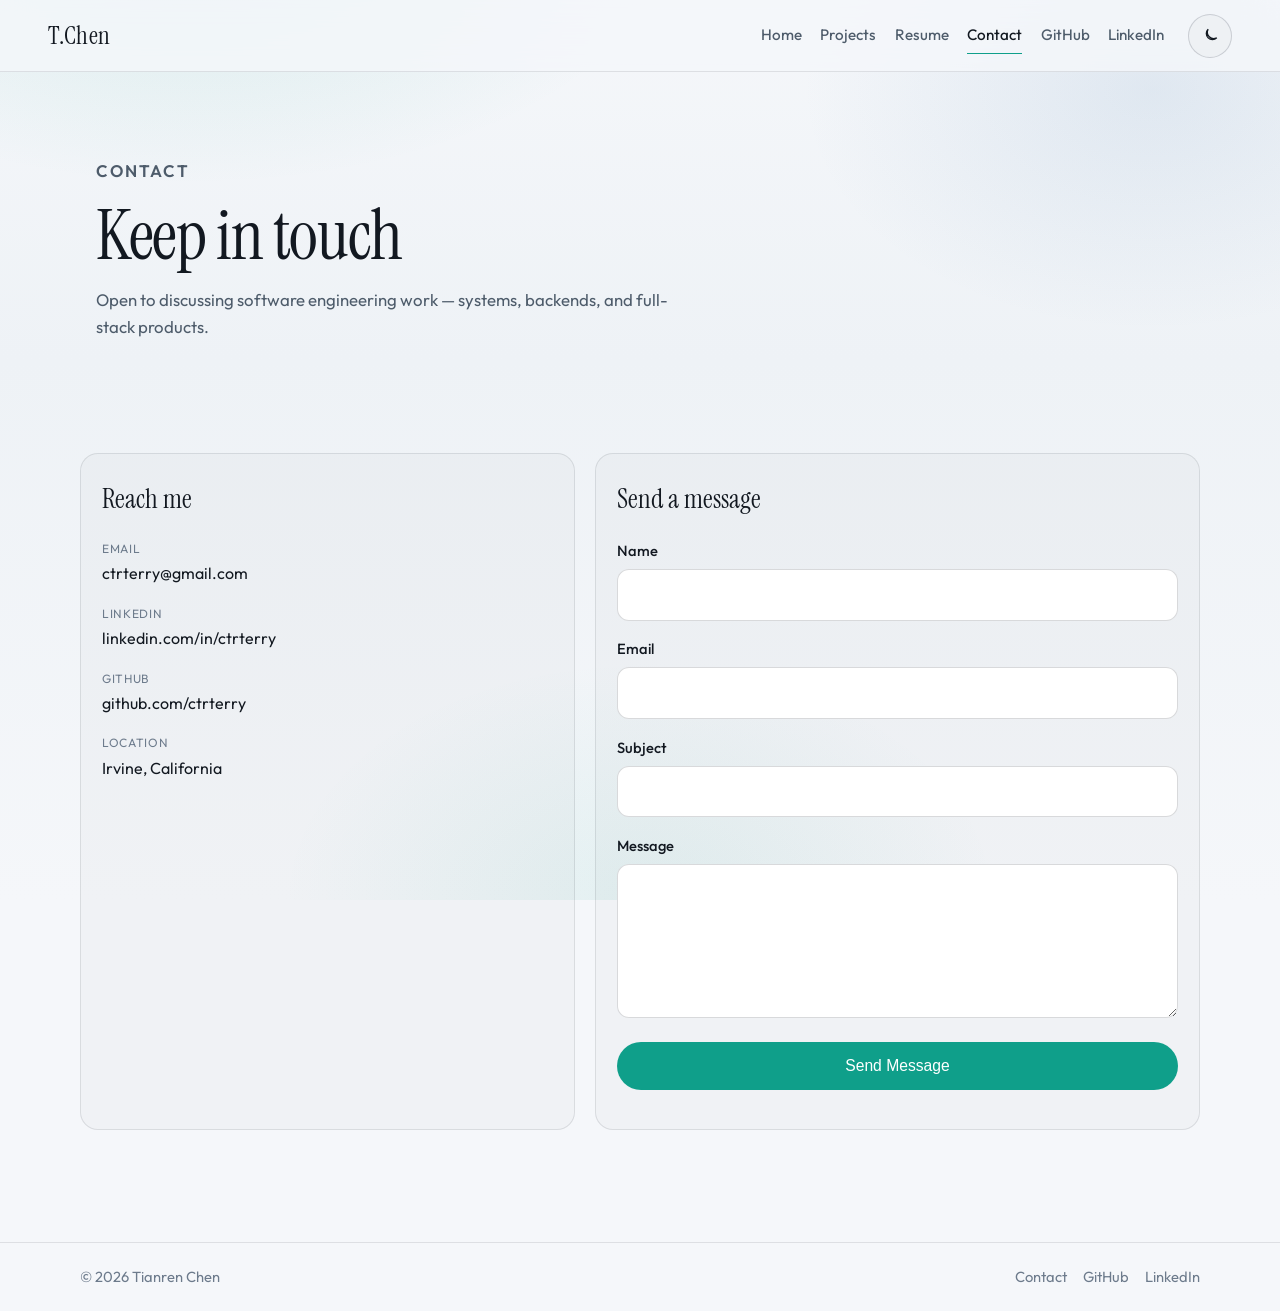
==== contact.html @ ef976501 "Update Website's new features" ====
<!DOCTYPE html>
<html lang="en">
<head>
  <meta charset="UTF-8" />
  <meta name="viewport" content="width=device-width, initial-scale=1.0, viewport-fit=cover" />
  <meta name="description" content="Contact Tianren Chen — Software Engineer. MCS at UC Irvine." />
  <meta name="keywords" content="Contact Tianren Chen, UC Irvine, Software Engineering, AI" />
  <meta name="author" content="Tianren Chen" />
  <meta name="robots" content="index, follow" />

  <meta property="og:title" content="Contact — Tianren Chen" />
  <meta property="og:description" content="Get in touch about software engineering, systems, and full-stack work." />
  <meta property="og:type" content="website" />
  <meta property="og:url" content="https://ctrterry.github.io/portfolio/contact.html" />
  <meta property="og:image" content="https://ctrterry.github.io/portfolio/assets/img/og.jpg" />

  <meta name="twitter:card" content="summary_large_image" />
  <meta name="twitter:title" content="Contact — Tianren Chen" />
  <meta name="twitter:description" content="Get in touch about software engineering, systems, and full-stack work." />
  <meta name="twitter:image" content="https://ctrterry.github.io/portfolio/assets/img/og.jpg" />

  <title>Contact — Tianren Chen</title>
  <link rel="canonical" href="https://ctrterry.github.io/portfolio/contact.html" />
  <link rel="icon" type="image/svg+xml" href="assets/img/favicon.svg" />
  <link rel="icon" type="image/x-icon" href="assets/img/favicon.ico" />

  <link rel="preconnect" href="https://fonts.googleapis.com" />
  <link rel="preconnect" href="https://fonts.gstatic.com" crossorigin />
  <link href="https://fonts.googleapis.com/css2?family=Instrument+Serif:ital@0;1&family=Outfit:wght@300;400;500;600;700&display=swap" rel="stylesheet" />
  <link rel="stylesheet" href="styles/style.css" />
  <link rel="stylesheet" href="styles/contact_style.css" />
  <script>
    (function () {
      try {
        var saved = localStorage.getItem("theme");
        var theme = saved || (window.matchMedia("(prefers-color-scheme: light)").matches ? "light" : "dark");
        document.documentElement.setAttribute("data-theme", theme);
      } catch (e) {
        document.documentElement.setAttribute("data-theme", "dark");
      }
    })();
  </script>
</head>
<body>
  <a class="skip-link" href="#main">Skip to content</a>
  <div class="noise" aria-hidden="true"></div>
  <div class="wrapper">
    <nav class="navbar">
      <a href="index.html" class="logo">T.Chen</a>
      <div class="nav-right" id="primary-nav">
        <a href="index.html">Home</a>
        <a href="projects.html">Projects</a>
        <a href="resume.html">Resume</a>
        <a href="contact.html" class="active">Contact</a>
        <a href="https://github.com/ctrterry" target="_blank" rel="noopener">GitHub</a>
        <a href="https://www.linkedin.com/in/ctrterry" target="_blank" rel="noopener">LinkedIn</a>
      </div>
      <div class="nav-controls">
        <button class="theme-toggle" type="button" aria-label="Switch to light theme" title="Toggle theme">
          <svg class="theme-icon theme-icon-sun" viewBox="0 0 24 24" aria-hidden="true" fill="none" stroke="currentColor" stroke-width="1.8">
            <circle cx="12" cy="12" r="4" />
            <path d="M12 2v2M12 20v2M4.9 4.9l1.4 1.4M17.7 17.7l1.4 1.4M2 12h2M20 12h2M4.9 19.1l1.4-1.4M17.7 6.3l1.4-1.4" />
          </svg>
          <svg class="theme-icon theme-icon-moon" viewBox="0 0 24 24" aria-hidden="true" fill="none" stroke="currentColor" stroke-width="1.8">
            <path d="M21 14.5A8.5 8.5 0 0 1 9.5 3 7 7 0 1 0 21 14.5z" />
          </svg>
        </button>
        <button class="nav-toggle" type="button" aria-label="Open menu" aria-expanded="false" aria-controls="primary-nav">
          <span></span><span></span>
        </button>
      </div>
    </nav>

    <header class="page-hero">
      <p class="eyebrow">Contact</p>
      <h1>Keep in touch</h1>
      <p>Open to discussing software engineering work — systems, backends, and full-stack products.</p>
    </header>

    <section class="section" id="main">
      <div class="section-inner contact-grid">
        <div class="contact-panel">
          <h2>Reach me</h2>
          <ul class="contact-details">
            <li>
              <span>Email</span>
              <a href="mailto:ctrterry@gmail.com">ctrterry@gmail.com</a>
            </li>
            <li>
              <span>LinkedIn</span>
              <a href="https://www.linkedin.com/in/ctrterry" target="_blank" rel="noopener">linkedin.com/in/ctrterry</a>
            </li>
            <li>
              <span>GitHub</span>
              <a href="https://github.com/ctrterry" target="_blank" rel="noopener">github.com/ctrterry</a>
            </li>
            <li>
              <span>Location</span>
              <span>Irvine, California</span>
            </li>
          </ul>
        </div>

        <div class="contact-panel">
          <h2>Send a message</h2>
          <form id="contactForm" action="https://formspree.io/f/xovwdwqn" method="POST">
            <div class="form-group">
              <label for="name">Name</label>
              <input type="text" id="name" name="name" autocomplete="name" required />
            </div>
            <div class="form-group">
              <label for="email">Email</label>
              <input type="email" id="email" name="email" autocomplete="email" required />
            </div>
            <div class="form-group">
              <label for="subject">Subject</label>
              <input type="text" id="subject" name="subject" required />
            </div>
            <div class="form-group">
              <label for="message">Message</label>
              <textarea id="message" name="message" rows="5" required></textarea>
            </div>
            <button type="submit" class="btn-primary submit-btn">Send Message</button>
          </form>
          <div id="form-status" class="form-status" role="status"></div>
        </div>
      </div>
    </section>

    <footer class="footer">
      <div class="footer-inner">
        <p>&copy; <span id="year"></span> Tianren Chen</p>
        <div class="footer-links">
          <a href="contact.html">Contact</a>
          <a href="https://github.com/ctrterry" target="_blank" rel="noopener">GitHub</a>
          <a href="https://www.linkedin.com/in/ctrterry" target="_blank" rel="noopener">LinkedIn</a>
        </div>
      </div>
    </footer>
  </div>

  <script src="js/home.js"></script>
  <script src="js/contact.js"></script>
</body>
</html>
---- styles/style.css ----
/* Tianren Chen — Homepage */

:root,
html[data-theme="dark"] {
  --bg: #0b0f14;
  --bg-mid: #0e141c;
  --bg-elevated: #121821;
  --bg-soft: #161d28;
  --ink: #e8eef6;
  --ink-muted: #9aa8b8;
  --ink-faint: #6b7a8d;
  --accent: #5eead4;
  --accent-hover: #8af0de;
  --accent-ink: #041016;
  --accent-soft: rgba(94, 234, 212, 0.14);
  --line: rgba(232, 238, 246, 0.1);
  --line-strong: rgba(232, 238, 246, 0.18);
  --shadow: 0 30px 80px rgba(0, 0, 0, 0.45);
  --nav-bg: rgba(11, 15, 20, 0.72);
  --nav-bg-solid: rgba(11, 15, 20, 0.96);
  --panel: rgba(255, 255, 255, 0.03);
  --panel-soft: rgba(255, 255, 255, 0.015);
  --about-bg: rgba(18, 24, 33, 0.55);
  --hero-fade: rgba(11, 15, 20, 0.55);
  --glow-a: rgba(94, 234, 212, 0.12);
  --glow-b: rgba(56, 120, 180, 0.18);
  --glow-c: rgba(94, 234, 212, 0.06);
  --noise-opacity: 0.035;
  --radius: 18px;
  --font-sans: "Outfit", sans-serif;
  --font-display: "Instrument Serif", Georgia, serif;
  --max: 1120px;
  --nav-h: 72px;
  --ease: cubic-bezier(0.22, 1, 0.36, 1);
  --page-x: clamp(1rem, 4.2vw, 3rem);
  --tap: 44px;
}

html[data-theme="light"] {
  --bg: #f5f7fa;
  --bg-mid: #eef2f6;
  --bg-elevated: #ffffff;
  --bg-soft: #e8eef4;
  --ink: #121820;
  --ink-muted: #4d5b6a;
  --ink-faint: #6d7b8c;
  --accent: #0f9f8a;
  --accent-hover: #0c8775;
  --accent-ink: #ffffff;
  --accent-soft: rgba(15, 159, 138, 0.12);
  --line: rgba(18, 24, 32, 0.1);
  --line-strong: rgba(18, 24, 32, 0.16);
  --shadow: 0 24px 60px rgba(18, 32, 48, 0.12);
  --nav-bg: rgba(245, 247, 250, 0.82);
  --nav-bg-solid: rgba(245, 247, 250, 0.98);
  --panel: rgba(18, 24, 32, 0.02);
  --panel-soft: rgba(255, 255, 255, 0.7);
  --about-bg: rgba(232, 238, 244, 0.75);
  --hero-fade: rgba(245, 247, 250, 0.35);
  --glow-a: rgba(15, 159, 138, 0.14);
  --glow-b: rgba(80, 130, 180, 0.12);
  --glow-c: rgba(15, 159, 138, 0.08);
  --noise-opacity: 0.04;
}

*,
*::before,
*::after {
  margin: 0;
  padding: 0;
  box-sizing: border-box;
}

html {
  font-size: 100%;
  -webkit-text-size-adjust: 100%;
  text-size-adjust: 100%;
  scroll-behavior: smooth;
  scroll-padding-top: calc(var(--nav-h) + 0.5rem + env(safe-area-inset-top));
}

.skip-link {
  position: absolute;
  left: max(1rem, env(safe-area-inset-left));
  top: -4rem;
  z-index: 80;
  padding: 0.55rem 0.9rem;
  border-radius: 999px;
  background: var(--accent);
  color: var(--accent-ink);
  font-weight: 600;
}

.skip-link:focus {
  top: max(0.75rem, env(safe-area-inset-top));
}

:focus-visible {
  outline: 2px solid var(--accent);
  outline-offset: 3px;
}

body {
  min-height: 100%;
  min-height: 100dvh;
  font-family: var(--font-sans);
  background: var(--bg);
  color: var(--ink);
  line-height: 1.6;
  -webkit-font-smoothing: antialiased;
  overflow-x: hidden;
  overflow-wrap: break-word;
  transition: background-color 0.35s var(--ease), color 0.35s var(--ease);
}

body::before {
  content: "";
  position: fixed;
  inset: 0;
  z-index: -2;
  background:
    radial-gradient(900px 500px at 15% -10%, var(--glow-a), transparent 55%),
    radial-gradient(700px 480px at 90% 10%, var(--glow-b), transparent 50%),
    radial-gradient(600px 400px at 50% 100%, var(--glow-c), transparent 60%),
    linear-gradient(180deg, var(--bg) 0%, var(--bg-mid) 40%, var(--bg) 100%);
  transition: background 0.35s var(--ease);
}

.noise {
  pointer-events: none;
  position: fixed;
  inset: 0;
  z-index: 50;
  opacity: var(--noise-opacity);
  mix-blend-mode: soft-light;
  background-image: url("data:image/svg+xml,%3Csvg viewBox='0 0 200 200' xmlns='http://www.w3.org/2000/svg'%3E%3Cfilter id='n'%3E%3CfeTurbulence type='fractalNoise' baseFrequency='0.85' numOctaves='3' stitchTiles='stitch'/%3E%3C/filter%3E%3Crect width='100%25' height='100%25' filter='url(%23n)'/%3E%3C/svg%3E");
}

a {
  color: inherit;
  text-decoration: none;
}

img {
  max-width: 100%;
  height: auto;
  display: block;
}

.wrapper {
  display: flex;
  flex-direction: column;
  min-height: 100dvh;
}

/* Nav */
.navbar {
  position: sticky;
  top: 0;
  z-index: 40;
  display: flex;
  align-items: center;
  justify-content: space-between;
  gap: 0.75rem;
  min-height: var(--nav-h);
  padding-top: max(0.75rem, env(safe-area-inset-top));
  padding-bottom: 0.75rem;
  padding-left: max(var(--page-x), env(safe-area-inset-left));
  padding-right: max(var(--page-x), env(safe-area-inset-right));
  backdrop-filter: blur(16px);
  -webkit-backdrop-filter: blur(16px);
  background: var(--nav-bg);
  border-bottom: 1px solid var(--line);
}

.nav-controls {
  display: flex;
  align-items: center;
  gap: 0.55rem;
  flex-shrink: 0;
}

.theme-toggle {
  width: var(--tap);
  height: var(--tap);
  border: 1px solid var(--line-strong);
  border-radius: 999px;
  background: var(--panel);
  color: var(--ink);
  cursor: pointer;
  display: grid;
  place-items: center;
  transition: border-color 0.25s var(--ease), background 0.25s var(--ease), color 0.25s var(--ease);
}

.theme-toggle:hover {
  border-color: var(--accent);
  color: var(--accent);
  background: var(--accent-soft);
}

.theme-icon {
  width: 18px;
  height: 18px;
}

html[data-theme="dark"] .theme-icon-moon,
html[data-theme="light"] .theme-icon-sun {
  display: none;
}

.logo {
  font-family: var(--font-display);
  font-size: clamp(1.2rem, 3.8vw, 1.55rem);
  letter-spacing: 0.02em;
  min-width: 0;
  transition: color 0.3s var(--ease);
}

.logo:hover {
  color: var(--accent);
}

.nav-right {
  display: flex;
  align-items: center;
  flex-wrap: wrap;
  justify-content: flex-end;
  gap: 0.35rem 1.15rem;
  margin-left: auto;
  margin-right: 0.75rem;
}

.nav-right a {
  position: relative;
  color: var(--ink-muted);
  font-size: 0.95rem;
  font-weight: 450;
  transition: color 0.25s var(--ease);
}

.nav-right a:hover,
.nav-right a.active {
  color: var(--ink);
}

.nav-right a::after {
  content: "";
  position: absolute;
  left: 0;
  bottom: -6px;
  width: 100%;
  height: 1px;
  background: var(--accent);
  transform: scaleX(0);
  transform-origin: left;
  transition: transform 0.3s var(--ease);
}

.nav-right a:hover::after,
.nav-right a.active::after {
  transform: scaleX(1);
}

.nav-toggle {
  display: none;
  width: var(--tap);
  height: var(--tap);
  border: 1px solid var(--line-strong);
  border-radius: 999px;
  background: transparent;
  cursor: pointer;
  place-items: center;
  gap: 5px;
  flex-direction: column;
}

.nav-toggle span {
  display: block;
  width: 16px;
  height: 1.5px;
  background: var(--ink);
  transition: transform 0.3s var(--ease), opacity 0.3s;
}

.nav-toggle[aria-expanded="true"] span:first-child {
  transform: translateY(3.25px) rotate(45deg);
}

.nav-toggle[aria-expanded="true"] span:last-child {
  transform: translateY(-3.25px) rotate(-45deg);
}

/* Hero */
.hero {
  position: relative;
  display: grid;
  grid-template-columns: 1.15fr 0.85fr;
  align-items: center;
  gap: 2.5rem;
  min-height: calc(100svh - var(--nav-h));
  padding: clamp(2.5rem, 6vw, 5rem) max(var(--page-x), env(safe-area-inset-right)) clamp(2.5rem, 6vw, 5rem) max(var(--page-x), env(safe-area-inset-left));
  max-width: calc(var(--max) + 4rem);
  margin: 0 auto;
  width: 100%;
}

.hero-glow {
  position: absolute;
  inset: 10% auto auto 35%;
  width: min(520px, 70vw);
  height: min(520px, 70vw);
  border-radius: 50%;
  background: radial-gradient(circle, rgba(94, 234, 212, 0.16), transparent 68%);
  filter: blur(10px);
  pointer-events: none;
  z-index: 0;
}

.hero-text,
.hero-visual {
  position: relative;
  z-index: 1;
  min-width: 0;
}

.hero-role {
  color: var(--accent);
  font-size: 0.92rem;
  font-weight: 500;
  letter-spacing: 0.08em;
  text-transform: uppercase;
  margin-bottom: 1rem;
}

.hero h1 {
  font-family: var(--font-display);
  font-weight: 400;
  font-size: clamp(2.55rem, 11vw, 6.4rem);
  line-height: 0.95;
  letter-spacing: -0.02em;
  margin-bottom: 1.35rem;
}

.hero-lead {
  max-width: 34rem;
  color: var(--ink-muted);
  font-size: clamp(1rem, 2.4vw, 1.2rem);
  margin-bottom: 2rem;
}

.hero-actions {
  display: flex;
  flex-wrap: wrap;
  gap: 0.85rem;
}

.hero-actions .btn-primary,
.hero-actions .btn-ghost {
  flex: 1 1 10.5rem;
}

.hero-lead em {
  font-family: var(--font-display);
  font-style: italic;
  color: var(--ink);
}

.btn-primary,
.btn-ghost {
  display: inline-flex;
  align-items: center;
  justify-content: center;
  min-height: 48px;
  padding: 0.8rem 1.35rem;
  border-radius: 999px;
  font-weight: 500;
  font-size: 0.98rem;
  transition: transform 0.3s var(--ease), background 0.3s var(--ease), border-color 0.3s var(--ease), color 0.3s var(--ease);
}

.btn-primary {
  background: var(--accent);
  color: var(--accent-ink);
}

.btn-primary:hover {
  transform: translateY(-2px);
  background: var(--accent-hover);
}

.btn-ghost {
  border: 1px solid var(--line-strong);
  color: var(--ink);
  background: var(--panel);
}

.btn-ghost:hover {
  transform: translateY(-2px);
  border-color: var(--accent);
  color: var(--accent);
}

.hero-visual {
  display: flex;
  justify-content: center;
}

.hero-frame {
  position: relative;
  width: min(360px, 78vw);
  aspect-ratio: 4 / 5;
  border-radius: 28px;
  overflow: hidden;
  background:
    linear-gradient(160deg, rgba(94, 234, 212, 0.18), transparent 45%),
    var(--bg-soft);
  border: 1px solid var(--line-strong);
  box-shadow: var(--shadow);
  animation: floaty 7s ease-in-out infinite;
}

.hero-frame::after {
  content: "";
  position: absolute;
  inset: 0;
  background: linear-gradient(180deg, transparent 55%, var(--hero-fade));
  pointer-events: none;
}

.hero-frame img {
  width: 100%;
  height: 100%;
  object-fit: cover;
  object-position: center top;
}

@keyframes floaty {
  0%, 100% { transform: translateY(0); }
  50% { transform: translateY(-10px); }
}

/* Sections */
.section {
  padding-top: clamp(4rem, 9vw, 7rem);
  padding-bottom: clamp(4rem, 9vw, 7rem);
  padding-left: max(var(--page-x), env(safe-area-inset-left));
  padding-right: max(var(--page-x), env(safe-area-inset-right));
}

.section-inner {
  max-width: var(--max);
  margin: 0 auto;
}

.section-head {
  max-width: 40rem;
  margin-bottom: 2.75rem;
}

.eyebrow {
  color: var(--accent);
  font-size: 0.82rem;
  font-weight: 600;
  letter-spacing: 0.12em;
  text-transform: uppercase;
  margin-bottom: 0.85rem;
}

.section-head h2,
.about-section h2 {
  font-family: var(--font-display);
  font-weight: 400;
  font-size: clamp(2.2rem, 4.5vw, 3.4rem);
  line-height: 1.1;
  letter-spacing: -0.02em;
}

.section-sub {
  margin-top: 0.9rem;
  color: var(--ink-muted);
  font-size: 1.05rem;
}

/* Work */
.work-section {
  border-top: 1px solid var(--line);
}

.work-list {
  display: grid;
  gap: 1rem;
}

.work-item {
  display: grid;
  grid-template-columns: auto minmax(0, 1fr) auto;
  gap: 1.25rem 1.5rem;
  align-items: center;
  min-width: 0;
  padding: 1.5rem 1.4rem;
  border: 1px solid var(--line);
  border-radius: var(--radius);
  background: linear-gradient(135deg, var(--panel), transparent 55%);
  transition: border-color 0.3s var(--ease), transform 0.3s var(--ease), background 0.3s var(--ease);
}

.work-item:hover {
  border-color: var(--accent);
  transform: translateY(-3px);
  background: linear-gradient(135deg, var(--accent-soft), transparent 60%);
}

.work-index {
  font-family: var(--font-display);
  font-size: 1.4rem;
  color: var(--ink-faint);
}

.work-copy {
  min-width: 0;
}

.work-copy h3 {
  font-size: clamp(1.1rem, 3.4vw, 1.35rem);
  font-weight: 560;
  margin-bottom: 0.45rem;
}

.work-copy p {
  color: var(--ink-muted);
  max-width: 46rem;
  margin-bottom: 0.85rem;
}

.work-tags {
  display: flex;
  flex-wrap: wrap;
  gap: 0.45rem;
  list-style: none;
}

.work-tags li {
  padding: 0.28rem 0.7rem;
  border-radius: 999px;
  border: 1px solid var(--line);
  color: var(--ink-faint);
  font-size: 0.78rem;
  letter-spacing: 0.02em;
}

.work-arrow {
  color: var(--accent);
  font-size: 1.4rem;
  transition: transform 0.3s var(--ease);
}

.work-item:hover .work-arrow {
  transform: translateX(4px);
}

.section-cta {
  margin-top: 1.75rem;
}

.text-link {
  color: var(--accent);
  font-weight: 500;
  transition: letter-spacing 0.3s var(--ease);
}

.text-link:hover {
  letter-spacing: 0.02em;
}

/* About */
.about-section {
  background: var(--about-bg);
  border-top: 1px solid var(--line);
  border-bottom: 1px solid var(--line);
}

.about-grid {
  display: grid;
  grid-template-columns: 0.9fr 1.1fr;
  gap: 2rem 3rem;
  align-items: start;
}

.about-copy p + p {
  margin-top: 1rem;
}

.about-copy p {
  color: var(--ink-muted);
  font-size: 1.08rem;
  max-width: 38rem;
}

/* Reading */
.papers-grid {
  display: grid;
  grid-template-columns: repeat(3, 1fr);
  gap: 1.25rem;
}

.paper-group {
  padding: 1.4rem 1.25rem 1.5rem;
  border: 1px solid var(--line);
  border-radius: var(--radius);
  background: var(--panel-soft);
}

.paper-group h3 {
  font-family: var(--font-display);
  font-size: 1.55rem;
  font-weight: 400;
  margin-bottom: 1.1rem;
  padding-bottom: 0.75rem;
  border-bottom: 1px solid var(--line);
}

.paper-list {
  list-style: none;
  display: grid;
  gap: 0.95rem;
}

.paper-list li {
  display: grid;
  gap: 0.2rem;
}

.paper-list span {
  color: var(--ink-faint);
  font-size: 0.75rem;
  letter-spacing: 0.06em;
  text-transform: uppercase;
}

.paper-list a {
  color: var(--ink);
  transition: color 0.25s var(--ease);
}

.paper-list a:hover {
  color: var(--accent);
}

.discussion {
  margin-top: 2.5rem;
  padding-top: 1.75rem;
  border-top: 1px solid var(--line);
}

.discussion h3 {
  font-size: 1.1rem;
  margin-bottom: 0.35rem;
}

.discussion p {
  color: var(--ink-muted);
  margin-bottom: 0.9rem;
}

.discussion-links {
  display: flex;
  flex-wrap: wrap;
  gap: 0.7rem;
  list-style: none;
}

.discussion-links a {
  display: inline-flex;
  min-width: 72px;
  min-height: var(--tap);
  align-items: center;
  justify-content: center;
  padding: 0.55rem 0.9rem;
  border-radius: 999px;
  border: 1px solid var(--line-strong);
  color: var(--ink-muted);
  transition: border-color 0.25s var(--ease), color 0.25s var(--ease), background 0.25s var(--ease);
}

.discussion-links a:hover {
  color: var(--accent);
  border-color: var(--accent);
  background: var(--accent-soft);
}

.reading-list {
  display: flex;
  flex-wrap: wrap;
  gap: 0.55rem;
  list-style: none;
  margin-bottom: 1.75rem;
}

.reading-list a {
  display: inline-flex;
  align-items: center;
  min-height: 2.5rem;
  padding: 0.45rem 0.85rem;
  border-radius: 999px;
  border: 1px solid var(--line-strong);
  color: var(--ink-muted);
  font-size: 0.9rem;
  transition: border-color 0.25s var(--ease), color 0.25s var(--ease), background 0.25s var(--ease);
}

.reading-list a:hover {
  color: var(--accent);
  border-color: var(--accent);
  background: var(--accent-soft);
}

/* Inner page hero */
.page-hero {
  padding: clamp(2.5rem, 6vw, 4.5rem) max(var(--page-x), env(safe-area-inset-right)) 0 max(var(--page-x), env(safe-area-inset-left));
  max-width: calc(var(--max) + 4rem);
  margin: 0 auto;
  width: 100%;
}

.page-hero h1 {
  font-family: var(--font-display);
  font-weight: 400;
  font-size: clamp(2.2rem, 8vw, 4.4rem);
  letter-spacing: -0.02em;
  line-height: 1.05;
}

.page-hero p {
  margin-top: 0.9rem;
  color: var(--ink-muted);
  max-width: 38rem;
  font-size: 1.05rem;
}

/* Footer */
.footer {
  margin-top: auto;
  border-top: 1px solid var(--line);
  padding: 1.4rem max(var(--page-x), env(safe-area-inset-right)) calc(1.4rem + env(safe-area-inset-bottom)) max(var(--page-x), env(safe-area-inset-left));
}

.footer-inner {
  max-width: var(--max);
  margin: 0 auto;
  display: flex;
  flex-wrap: wrap;
  align-items: center;
  justify-content: space-between;
  gap: 1rem;
  color: var(--ink-faint);
  font-size: 0.92rem;
}

.footer-links {
  display: flex;
  flex-wrap: wrap;
  justify-content: center;
  gap: 1rem;
}

.footer-links a:hover {
  color: var(--accent);
}

/* Reveal motion */
.reveal {
  opacity: 0;
  transform: translateY(28px);
  transition: opacity 0.8s var(--ease), transform 0.8s var(--ease);
}

.reveal[data-delay="1"] { transition-delay: 0.1s; }
.reveal[data-delay="2"] { transition-delay: 0.18s; }

.reveal.is-visible {
  opacity: 1;
  transform: translateY(0);
}

@media (prefers-reduced-motion: reduce) {
  html {
    scroll-behavior: auto;
  }

  .reveal,
  .hero-frame,
  .work-item,
  .btn-primary,
  .btn-ghost {
    animation: none !important;
    transition: none !important;
    opacity: 1 !important;
    transform: none !important;
  }
}

/* Responsive */
@media (max-width: 960px) {
  .nav-toggle {
    display: grid;
  }

  .nav-right {
    position: absolute;
    top: calc(100% + 1px);
    left: 0;
    right: 0;
    display: none;
    flex-direction: column;
    align-items: stretch;
    flex-wrap: nowrap;
    gap: 0;
    margin: 0;
    padding: 0.75rem max(var(--page-x), env(safe-area-inset-right)) calc(1.1rem + env(safe-area-inset-bottom)) max(var(--page-x), env(safe-area-inset-left));
    background: var(--nav-bg-solid);
    border-bottom: 1px solid var(--line);
  }

  .nav-right.is-open {
    display: flex;
  }

  .nav-right a {
    display: flex;
    align-items: center;
    min-height: var(--tap);
    padding: 0.85rem 0;
    border-bottom: 1px solid var(--line);
  }

  .nav-right a::after {
    display: none;
  }

  .hero {
    grid-template-columns: 1fr;
    min-height: auto;
    padding-top: 3rem;
    padding-bottom: 3.5rem;
  }

  .hero-visual {
    order: -1;
  }

  .hero-frame {
    width: min(280px, 70vw);
  }

  .about-grid,
  .papers-grid {
    grid-template-columns: 1fr;
  }
}

@media (max-width: 720px) {
  .work-item {
    grid-template-columns: minmax(0, 1fr) auto;
  }

  .work-index {
    display: none;
  }

  .footer-inner {
    flex-direction: column;
    text-align: center;
  }
}

@media (max-width: 430px) {
  .hero h1 {
    font-size: clamp(2.35rem, 12vw, 3rem);
  }

  .hero-actions .btn-primary,
  .hero-actions .btn-ghost {
    flex-basis: 100%;
  }

  .work-item {
    padding: 1.2rem 1rem;
  }
}
---- styles/contact_style.css ----
/* Contact page — extends styles/style.css */

.contact-grid {
  display: grid;
  grid-template-columns: 0.9fr 1.1fr;
  gap: 1.25rem;
}

.contact-panel {
  padding: 1.45rem 1.3rem 1.5rem;
  border: 1px solid var(--line);
  border-radius: var(--radius);
  background: var(--panel);
}

.contact-panel h2 {
  font-family: var(--font-display);
  font-weight: 400;
  font-size: 1.7rem;
  margin-bottom: 1.15rem;
}

.contact-details {
  list-style: none;
  display: grid;
  gap: 1.05rem;
}

.contact-details span:first-child {
  display: block;
  color: var(--ink-faint);
  font-size: 0.75rem;
  letter-spacing: 0.06em;
  text-transform: uppercase;
  margin-bottom: 0.2rem;
}

.contact-details a {
  color: var(--ink);
}

.contact-details a:hover {
  color: var(--accent);
}

.form-group {
  margin-bottom: 1.05rem;
}

.form-group label {
  display: block;
  margin-bottom: 0.4rem;
  font-weight: 500;
  font-size: 0.92rem;
}

.form-group input,
.form-group textarea {
  width: 100%;
  min-height: var(--tap);
  padding: 0.75rem 0.85rem;
  border: 1px solid var(--line-strong);
  border-radius: 12px;
  background: var(--bg-elevated);
  color: var(--ink);
  font: inherit;
  font-size: 1rem;
}

.form-group textarea {
  min-height: 8.5rem;
}

.form-group input:focus,
.form-group textarea:focus {
  outline: 2px solid var(--accent);
  outline-offset: 2px;
  border-color: var(--accent);
}

.submit-btn {
  width: 100%;
  border: 0;
  cursor: pointer;
}

.submit-btn:disabled {
  opacity: 0.7;
  cursor: wait;
}

.form-status {
  margin-top: 0.9rem;
  font-size: 0.92rem;
}

.form-status.success {
  color: var(--accent);
}

.form-status.error {
  color: #e07a7a;
}

@media (max-width: 800px) {
  .contact-grid {
    grid-template-columns: 1fr;
  }
}
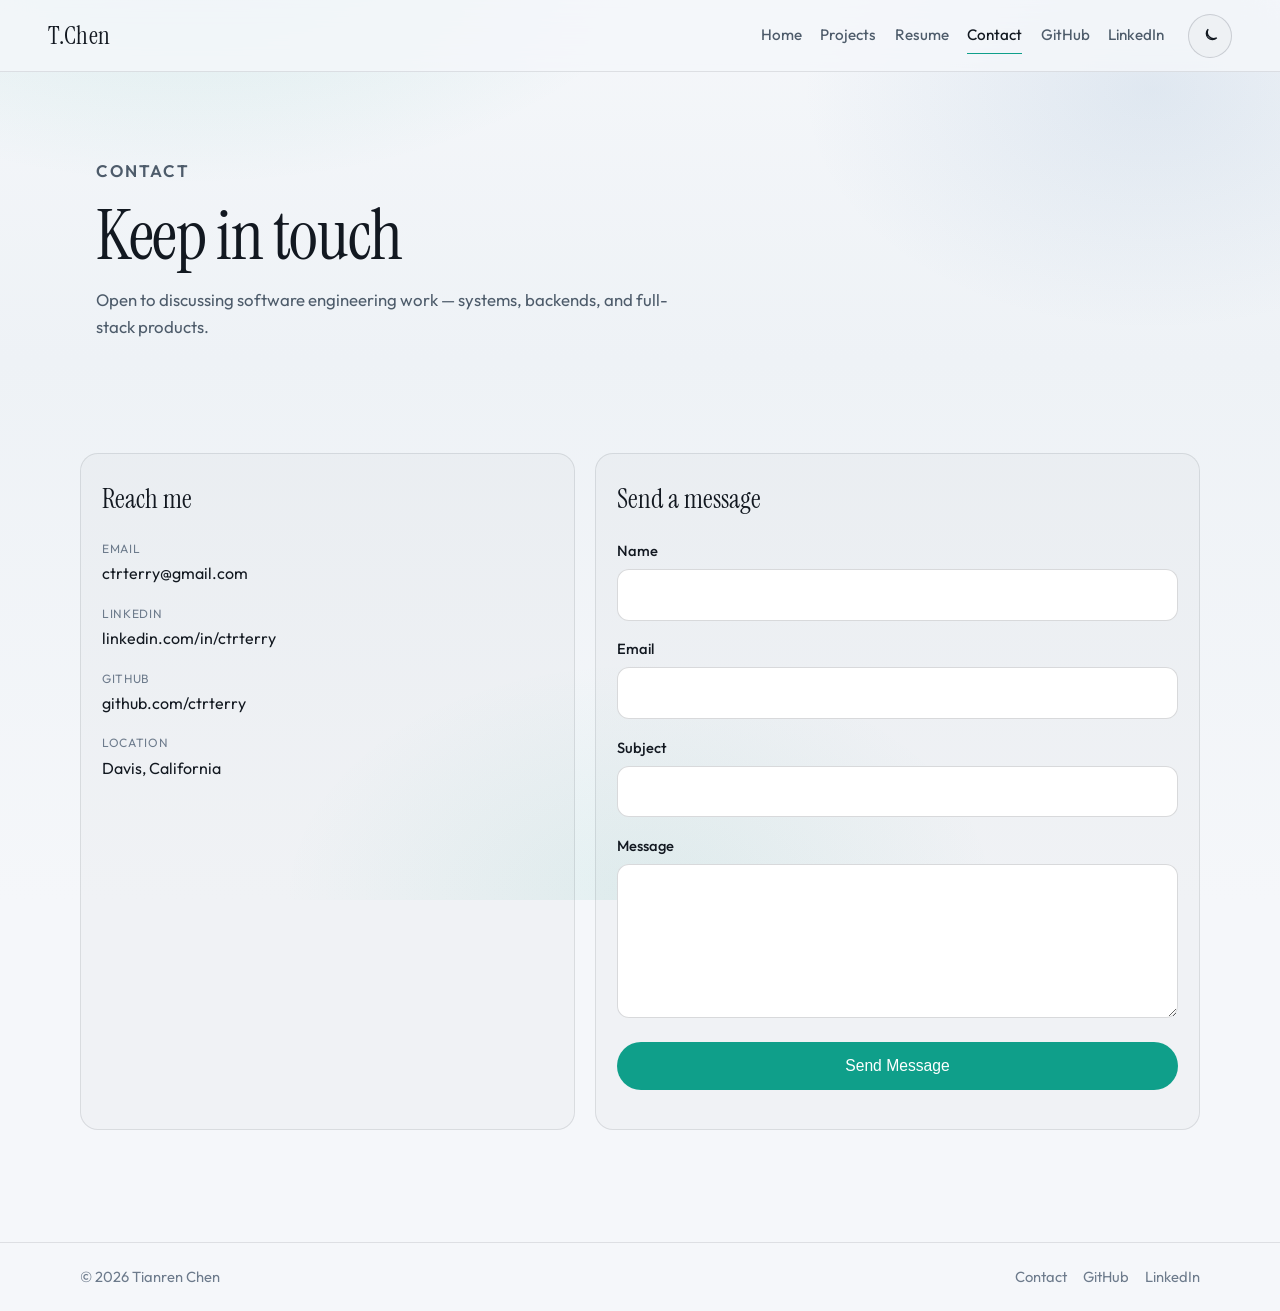
==== commit 7517d7d2: "Update Resume from UCI to UCD" ====
--- a/contact.html
+++ b/contact.html
@@ -3,8 +3,8 @@
 <head>
   <meta charset="UTF-8" />
   <meta name="viewport" content="width=device-width, initial-scale=1.0, viewport-fit=cover" />
-  <meta name="description" content="Contact Tianren Chen — Software Engineer. MCS at UC Irvine." />
-  <meta name="keywords" content="Contact Tianren Chen, UC Irvine, Software Engineering, AI" />
+  <meta name="description" content="Contact Tianren Chen — Software Engineer. M.S. in Computer Science, UC Davis." />
+  <meta name="keywords" content="Contact Tianren Chen, UC Davis, Software Engineering, AI" />
   <meta name="author" content="Tianren Chen" />
   <meta name="robots" content="index, follow" />
 
@@ -96,7 +96,7 @@
             </li>
             <li>
               <span>Location</span>
-              <span>Irvine, California</span>
+              <span>Davis, California</span>
             </li>
           </ul>
         </div>
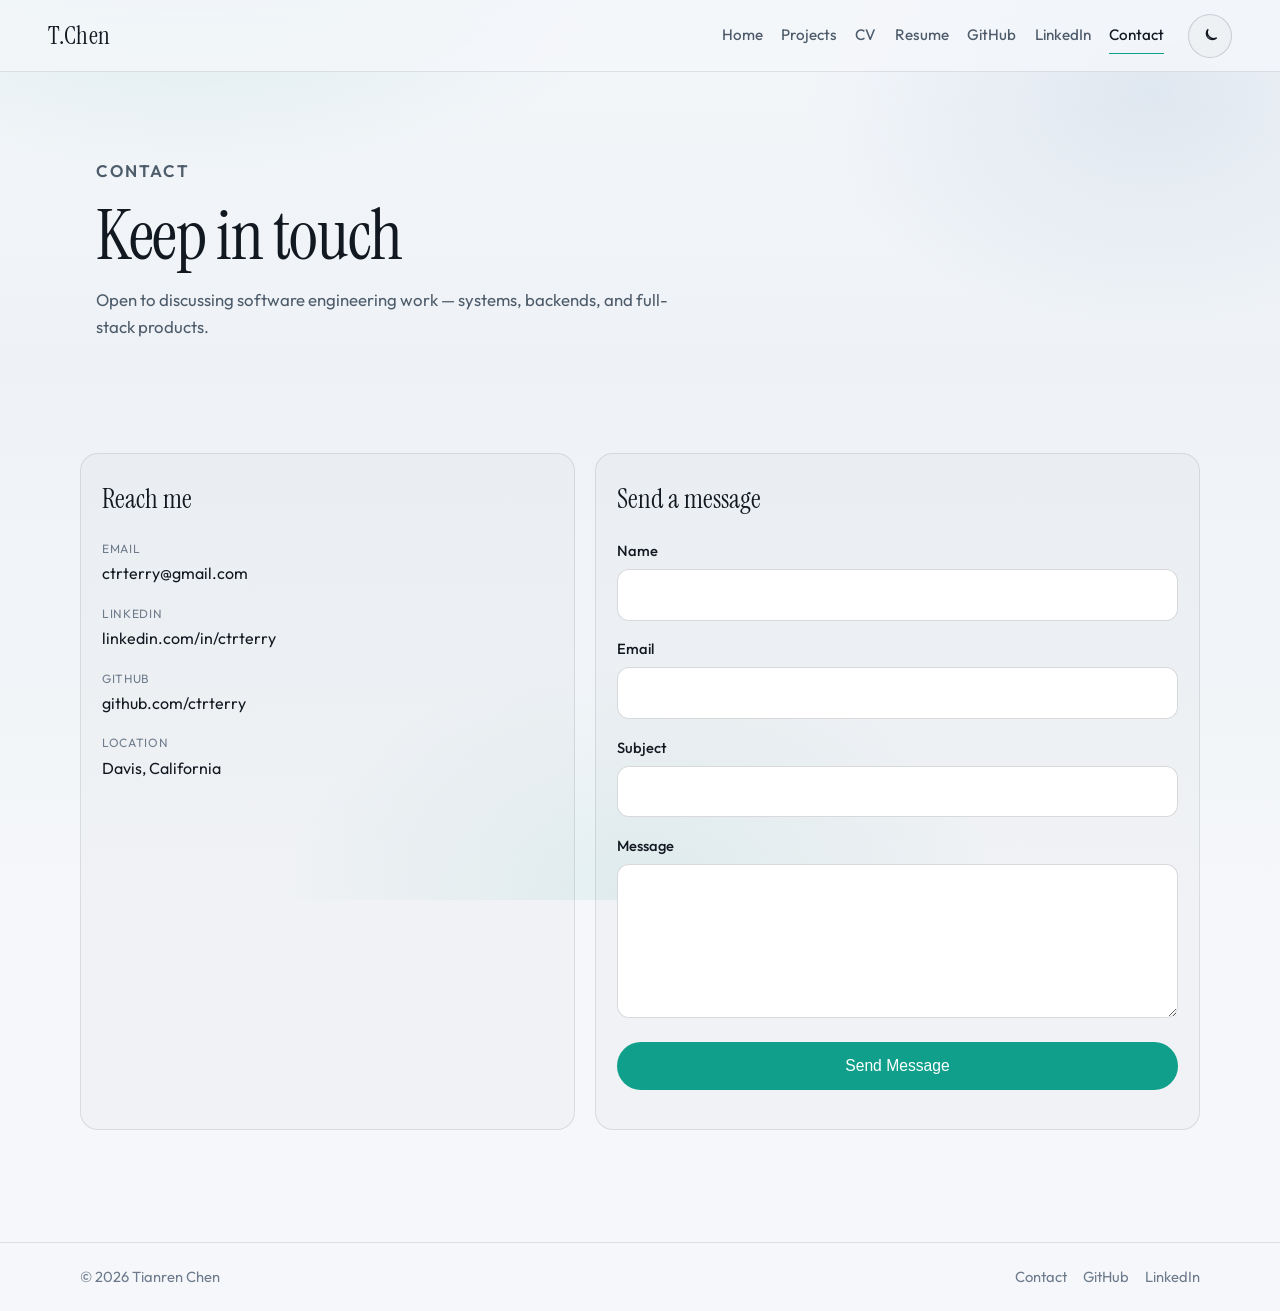
==== commit 808c061e: "Update CV" ====
--- a/contact.html
+++ b/contact.html
@@ -11,16 +11,16 @@
   <meta property="og:title" content="Contact — Tianren Chen" />
   <meta property="og:description" content="Get in touch about software engineering, systems, and full-stack work." />
   <meta property="og:type" content="website" />
-  <meta property="og:url" content="https://ctrterry.github.io/portfolio/contact.html" />
-  <meta property="og:image" content="https://ctrterry.github.io/portfolio/assets/img/og.jpg" />
+  <meta property="og:url" content="https://ctrterry.github.io/contact.html" />
+  <meta property="og:image" content="https://ctrterry.github.io/assets/img/og.jpg" />
 
   <meta name="twitter:card" content="summary_large_image" />
   <meta name="twitter:title" content="Contact — Tianren Chen" />
   <meta name="twitter:description" content="Get in touch about software engineering, systems, and full-stack work." />
-  <meta name="twitter:image" content="https://ctrterry.github.io/portfolio/assets/img/og.jpg" />
+  <meta name="twitter:image" content="https://ctrterry.github.io/assets/img/og.jpg" />
 
   <title>Contact — Tianren Chen</title>
-  <link rel="canonical" href="https://ctrterry.github.io/portfolio/contact.html" />
+  <link rel="canonical" href="https://ctrterry.github.io/contact.html" />
   <link rel="icon" type="image/svg+xml" href="assets/img/favicon.svg" />
   <link rel="icon" type="image/x-icon" href="assets/img/favicon.ico" />
 
@@ -46,14 +46,15 @@
   <div class="noise" aria-hidden="true"></div>
   <div class="wrapper">
     <nav class="navbar">
-      <a href="index.html" class="logo">T.Chen</a>
+      <a href="/" class="logo">T.Chen</a>
       <div class="nav-right" id="primary-nav">
-        <a href="index.html">Home</a>
+        <a href="/">Home</a>
         <a href="projects.html">Projects</a>
+        <a href="resumes/Tianren_Resume_ML.pdf" target="_blank" rel="noopener">CV</a>
         <a href="resume.html">Resume</a>
-        <a href="contact.html" class="active">Contact</a>
         <a href="https://github.com/ctrterry" target="_blank" rel="noopener">GitHub</a>
         <a href="https://www.linkedin.com/in/ctrterry" target="_blank" rel="noopener">LinkedIn</a>
+        <a href="contact.html" class="active">Contact</a>
       </div>
       <div class="nav-controls">
         <button class="theme-toggle" type="button" aria-label="Switch to light theme" title="Toggle theme">
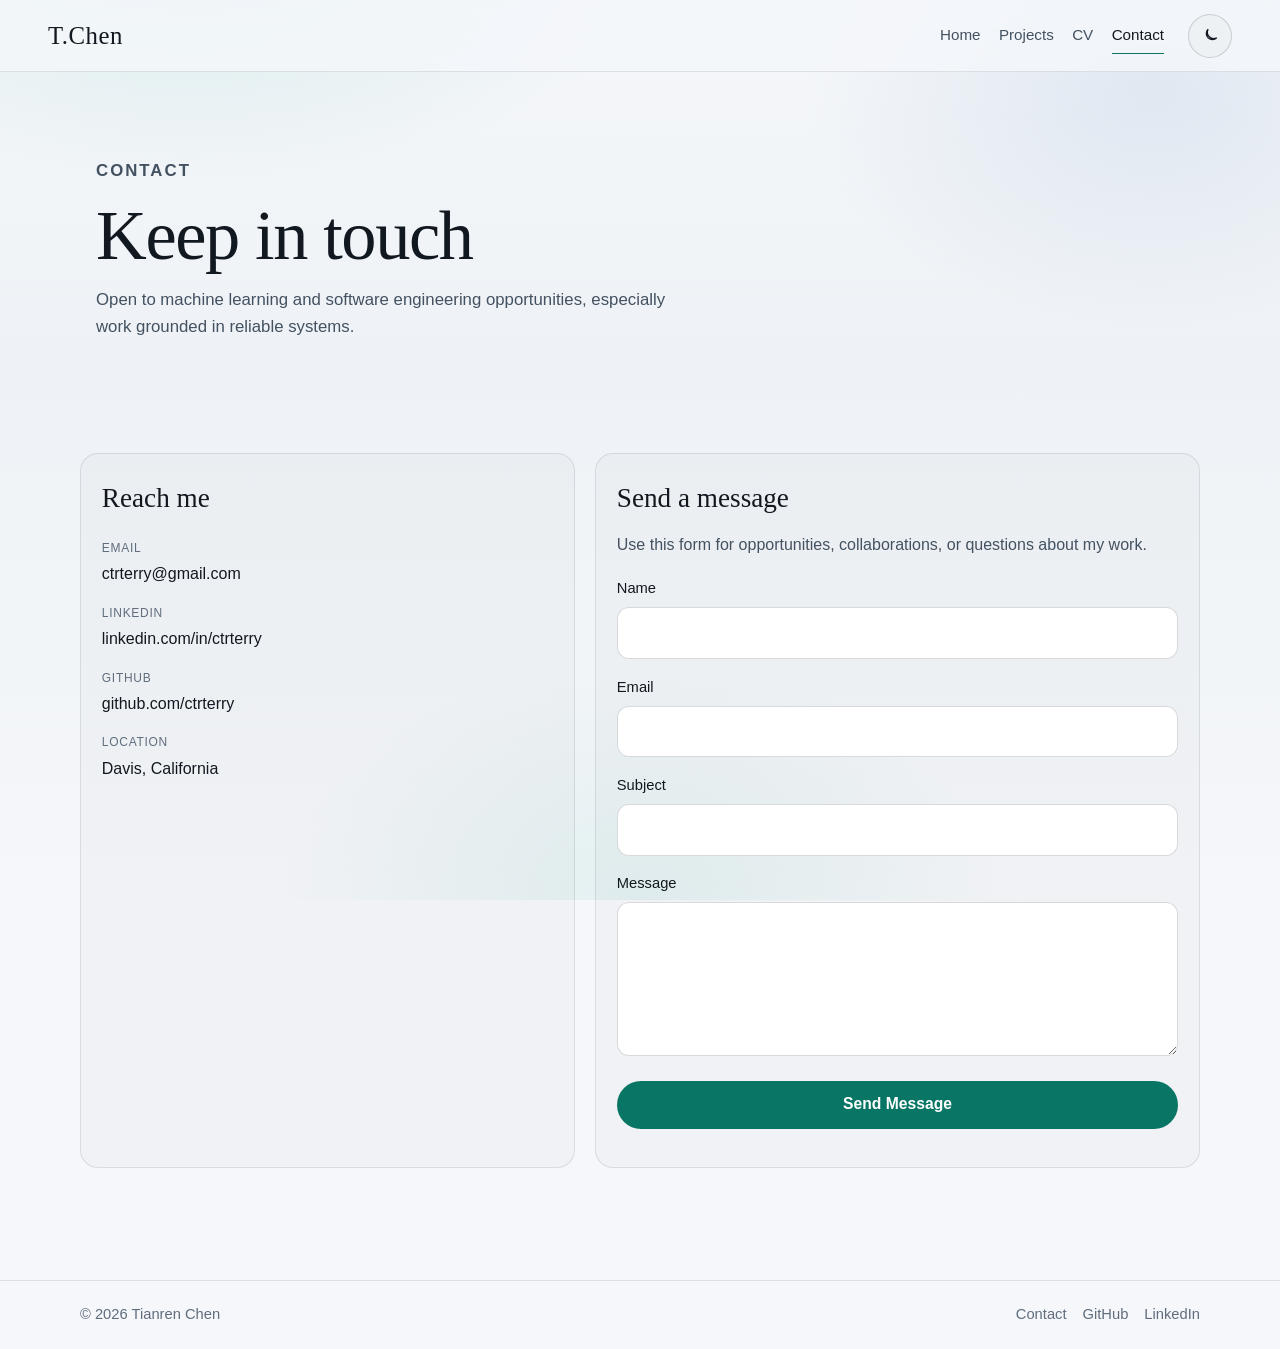
==== commit 3feda321: "Update Web" ====
--- a/contact.html
+++ b/contact.html
@@ -3,20 +3,21 @@
 <head>
   <meta charset="UTF-8" />
   <meta name="viewport" content="width=device-width, initial-scale=1.0, viewport-fit=cover" />
-  <meta name="description" content="Contact Tianren Chen — Software Engineer. M.S. in Computer Science, UC Davis." />
+  <meta http-equiv="Content-Security-Policy" content="default-src 'self'; script-src 'self' 'unsafe-inline'; style-src 'self' 'unsafe-inline' https://fonts.googleapis.com; font-src https://fonts.gstatic.com; img-src 'self' data:; connect-src 'self' https://formspree.io; form-action https://formspree.io; object-src 'none'; base-uri 'self'" />
+  <meta name="description" content="Contact Tianren Chen about machine learning and software engineering opportunities." />
   <meta name="keywords" content="Contact Tianren Chen, UC Davis, Software Engineering, AI" />
   <meta name="author" content="Tianren Chen" />
   <meta name="robots" content="index, follow" />
 
   <meta property="og:title" content="Contact — Tianren Chen" />
-  <meta property="og:description" content="Get in touch about software engineering, systems, and full-stack work." />
+  <meta property="og:description" content="Get in touch about machine learning and software engineering opportunities." />
   <meta property="og:type" content="website" />
   <meta property="og:url" content="https://ctrterry.github.io/contact.html" />
   <meta property="og:image" content="https://ctrterry.github.io/assets/img/og.jpg" />
 
   <meta name="twitter:card" content="summary_large_image" />
   <meta name="twitter:title" content="Contact — Tianren Chen" />
-  <meta name="twitter:description" content="Get in touch about software engineering, systems, and full-stack work." />
+  <meta name="twitter:description" content="Get in touch about machine learning and software engineering opportunities." />
   <meta name="twitter:image" content="https://ctrterry.github.io/assets/img/og.jpg" />
 
   <title>Contact — Tianren Chen</title>
@@ -45,16 +46,13 @@
   <a class="skip-link" href="#main">Skip to content</a>
   <div class="noise" aria-hidden="true"></div>
   <div class="wrapper">
-    <nav class="navbar">
+    <nav class="navbar" aria-label="Primary navigation">
       <a href="/" class="logo">T.Chen</a>
       <div class="nav-right" id="primary-nav">
         <a href="/">Home</a>
         <a href="projects.html">Projects</a>
-        <a href="resumes/Tianren_Resume_ML.pdf" target="_blank" rel="noopener">CV</a>
-        <a href="resume.html">Resume</a>
-        <a href="https://github.com/ctrterry" target="_blank" rel="noopener">GitHub</a>
-        <a href="https://www.linkedin.com/in/ctrterry" target="_blank" rel="noopener">LinkedIn</a>
-        <a href="contact.html" class="active">Contact</a>
+        <a href="resumes/Tianren_Resume_ML.pdf" target="_blank" rel="noopener" aria-label="CV PDF, opens in a new tab">CV</a>
+        <a href="contact.html" class="active" aria-current="page">Contact</a>
       </div>
       <div class="nav-controls">
         <button class="theme-toggle" type="button" aria-label="Switch to light theme" title="Toggle theme">
@@ -75,7 +73,7 @@
     <header class="page-hero">
       <p class="eyebrow">Contact</p>
       <h1>Keep in touch</h1>
-      <p>Open to discussing software engineering work — systems, backends, and full-stack products.</p>
+      <p>Open to machine learning and software engineering opportunities, especially work grounded in reliable systems.</p>
     </header>
 
     <section class="section" id="main">
@@ -89,11 +87,11 @@
             </li>
             <li>
               <span>LinkedIn</span>
-              <a href="https://www.linkedin.com/in/ctrterry" target="_blank" rel="noopener">linkedin.com/in/ctrterry</a>
+              <a href="https://www.linkedin.com/in/ctrterry" target="_blank" rel="noopener" aria-label="LinkedIn profile, opens in a new tab">linkedin.com/in/ctrterry</a>
             </li>
             <li>
               <span>GitHub</span>
-              <a href="https://github.com/ctrterry" target="_blank" rel="noopener">github.com/ctrterry</a>
+              <a href="https://github.com/ctrterry" target="_blank" rel="noopener" aria-label="GitHub profile, opens in a new tab">github.com/ctrterry</a>
             </li>
             <li>
               <span>Location</span>
@@ -104,22 +102,27 @@
 
         <div class="contact-panel">
           <h2>Send a message</h2>
+          <p class="form-note">Use this form for opportunities, collaborations, or questions about my work.</p>
           <form id="contactForm" action="https://formspree.io/f/xovwdwqn" method="POST">
+            <div class="form-honeypot" aria-hidden="true">
+              <label for="company-website">Leave this field empty</label>
+              <input type="text" id="company-website" name="_gotcha" tabindex="-1" autocomplete="off" />
+            </div>
             <div class="form-group">
               <label for="name">Name</label>
-              <input type="text" id="name" name="name" autocomplete="name" required />
+              <input type="text" id="name" name="name" autocomplete="name" maxlength="100" required />
             </div>
             <div class="form-group">
               <label for="email">Email</label>
-              <input type="email" id="email" name="email" autocomplete="email" required />
+              <input type="email" id="email" name="email" autocomplete="email" maxlength="254" required />
             </div>
             <div class="form-group">
               <label for="subject">Subject</label>
-              <input type="text" id="subject" name="subject" required />
+              <input type="text" id="subject" name="subject" maxlength="150" required />
             </div>
             <div class="form-group">
               <label for="message">Message</label>
-              <textarea id="message" name="message" rows="5" required></textarea>
+              <textarea id="message" name="message" rows="5" maxlength="5000" required></textarea>
             </div>
             <button type="submit" class="btn-primary submit-btn">Send Message</button>
           </form>
@@ -133,8 +136,8 @@
         <p>&copy; <span id="year"></span> Tianren Chen</p>
         <div class="footer-links">
           <a href="contact.html">Contact</a>
-          <a href="https://github.com/ctrterry" target="_blank" rel="noopener">GitHub</a>
-          <a href="https://www.linkedin.com/in/ctrterry" target="_blank" rel="noopener">LinkedIn</a>
+          <a href="https://github.com/ctrterry" target="_blank" rel="noopener" aria-label="GitHub, opens in a new tab">GitHub</a>
+          <a href="https://www.linkedin.com/in/ctrterry" target="_blank" rel="noopener" aria-label="LinkedIn, opens in a new tab">LinkedIn</a>
         </div>
       </div>
     </footer>
--- a/styles/style.css
+++ b/styles/style.css
@@ -7,8 +7,8 @@
   --bg-elevated: #121821;
   --bg-soft: #161d28;
   --ink: #e8eef6;
-  --ink-muted: #9aa8b8;
-  --ink-faint: #6b7a8d;
+  --ink-muted: #aab6c5;
+  --ink-faint: #8291a3;
   --accent: #5eead4;
   --accent-hover: #8af0de;
   --accent-ink: #041016;
@@ -25,7 +25,7 @@
   --glow-a: rgba(94, 234, 212, 0.12);
   --glow-b: rgba(56, 120, 180, 0.18);
   --glow-c: rgba(94, 234, 212, 0.06);
-  --noise-opacity: 0.035;
+  --noise-opacity: 0.022;
   --radius: 18px;
   --font-sans: "Outfit", sans-serif;
   --font-display: "Instrument Serif", Georgia, serif;
@@ -42,12 +42,12 @@
   --bg-elevated: #ffffff;
   --bg-soft: #e8eef4;
   --ink: #121820;
-  --ink-muted: #4d5b6a;
-  --ink-faint: #6d7b8c;
-  --accent: #0f9f8a;
-  --accent-hover: #0c8775;
+  --ink-muted: #435160;
+  --ink-faint: #5f6d7d;
+  --accent: #087565;
+  --accent-hover: #065f54;
   --accent-ink: #ffffff;
-  --accent-soft: rgba(15, 159, 138, 0.12);
+  --accent-soft: rgba(8, 117, 101, 0.12);
   --line: rgba(18, 24, 32, 0.1);
   --line-strong: rgba(18, 24, 32, 0.16);
   --shadow: 0 24px 60px rgba(18, 32, 48, 0.12);
@@ -60,7 +60,7 @@
   --glow-a: rgba(15, 159, 138, 0.14);
   --glow-b: rgba(80, 130, 180, 0.12);
   --glow-c: rgba(15, 159, 138, 0.08);
-  --noise-opacity: 0.04;
+  --noise-opacity: 0.025;
 }
 
 *,
@@ -235,7 +235,7 @@
   position: relative;
   color: var(--ink-muted);
   font-size: 0.95rem;
-  font-weight: 450;
+  font-weight: 400;
   transition: color 0.25s var(--ease);
 }
 
@@ -294,6 +294,7 @@
 /* Hero */
 .hero {
   position: relative;
+  overflow: clip;
   display: grid;
   grid-template-columns: 1.15fr 0.85fr;
   align-items: center;
@@ -373,9 +374,11 @@
   justify-content: center;
   min-height: 48px;
   padding: 0.8rem 1.35rem;
+  border: 1px solid transparent;
   border-radius: 999px;
-  font-weight: 500;
+  font-weight: 600;
   font-size: 0.98rem;
+  line-height: 1.2;
   transition: transform 0.3s var(--ease), background 0.3s var(--ease), border-color 0.3s var(--ease), color 0.3s var(--ease);
 }
 
@@ -523,7 +526,7 @@
 
 .work-copy h3 {
   font-size: clamp(1.1rem, 3.4vw, 1.35rem);
-  font-weight: 560;
+  font-weight: 600;
   margin-bottom: 0.45rem;
 }
 
@@ -715,6 +718,37 @@
   background: var(--accent-soft);
 }
 
+/* Contact callout */
+.contact-cta-section {
+  border-top: 1px solid var(--line);
+  background: var(--about-bg);
+}
+
+.contact-cta {
+  display: flex;
+  align-items: center;
+  justify-content: space-between;
+  gap: 2rem;
+}
+
+.contact-cta h2 {
+  font-family: var(--font-display);
+  font-size: clamp(2.2rem, 4.5vw, 3.4rem);
+  font-weight: 400;
+  line-height: 1.1;
+  letter-spacing: -0.02em;
+}
+
+.contact-cta p:not(.eyebrow) {
+  margin-top: 0.8rem;
+  color: var(--ink-muted);
+}
+
+.contact-cta .btn-primary {
+  flex: 0 0 auto;
+  min-width: 9rem;
+}
+
 /* Inner page hero */
 .page-hero {
   padding: clamp(2.5rem, 6vw, 4.5rem) max(var(--page-x), env(safe-area-inset-right)) 0 max(var(--page-x), env(safe-area-inset-left));
@@ -770,15 +804,20 @@
 
 /* Reveal motion */
 .reveal {
+  opacity: 1;
+  transform: none;
+  transition: opacity 0.8s var(--ease), transform 0.8s var(--ease);
+}
+
+.reveal-ready .reveal {
   opacity: 0;
   transform: translateY(28px);
-  transition: opacity 0.8s var(--ease), transform 0.8s var(--ease);
 }
 
 .reveal[data-delay="1"] { transition-delay: 0.1s; }
 .reveal[data-delay="2"] { transition-delay: 0.18s; }
 
-.reveal.is-visible {
+.reveal-ready .reveal.is-visible {
   opacity: 1;
   transform: translateY(0);
 }
@@ -860,6 +899,33 @@
 }
 
 @media (max-width: 720px) {
+  .hero {
+    gap: 1.75rem;
+    padding-top: 2rem;
+  }
+
+  .hero-frame {
+    width: min(230px, 60vw);
+  }
+
+  .section {
+    padding-top: 3.75rem;
+    padding-bottom: 3.75rem;
+  }
+
+  .section-head {
+    margin-bottom: 2rem;
+  }
+
+  .contact-cta {
+    align-items: flex-start;
+    flex-direction: column;
+  }
+
+  .contact-cta .btn-primary {
+    width: 100%;
+  }
+
   .work-item {
     grid-template-columns: minmax(0, 1fr) auto;
   }
@@ -875,6 +941,11 @@
 }
 
 @media (max-width: 430px) {
+  :root,
+  html[data-theme="dark"] {
+    --page-x: 1rem;
+  }
+
   .hero h1 {
     font-size: clamp(2.35rem, 12vw, 3rem);
   }
--- a/styles/contact_style.css
+++ b/styles/contact_style.css
@@ -1,4 +1,17 @@
 /* Contact page — extends styles/style.css */
+
+.form-honeypot {
+  position: absolute;
+  left: -10000px;
+  width: 1px;
+  height: 1px;
+  overflow: hidden;
+}
+
+.form-note {
+  margin: -0.45rem 0 1.25rem;
+  color: var(--ink-muted);
+}
 
 .contact-grid {
   display: grid;
